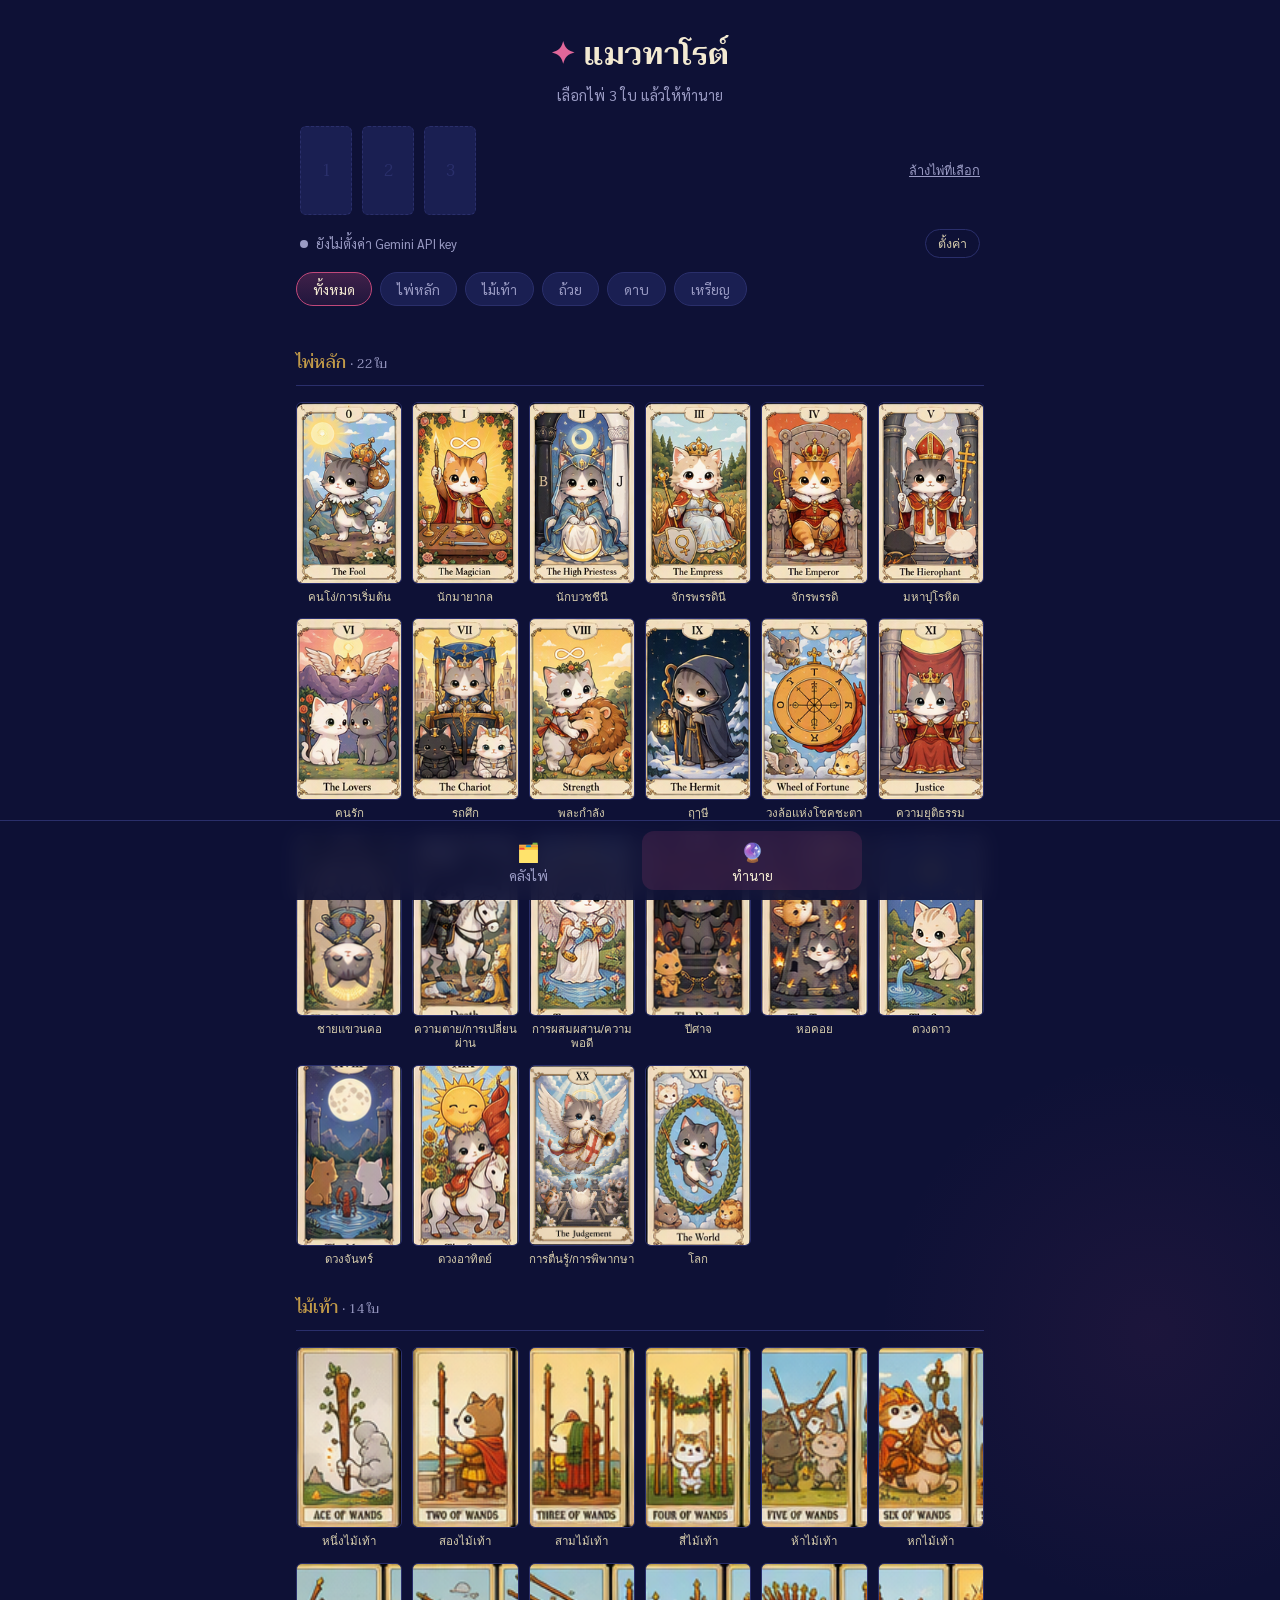
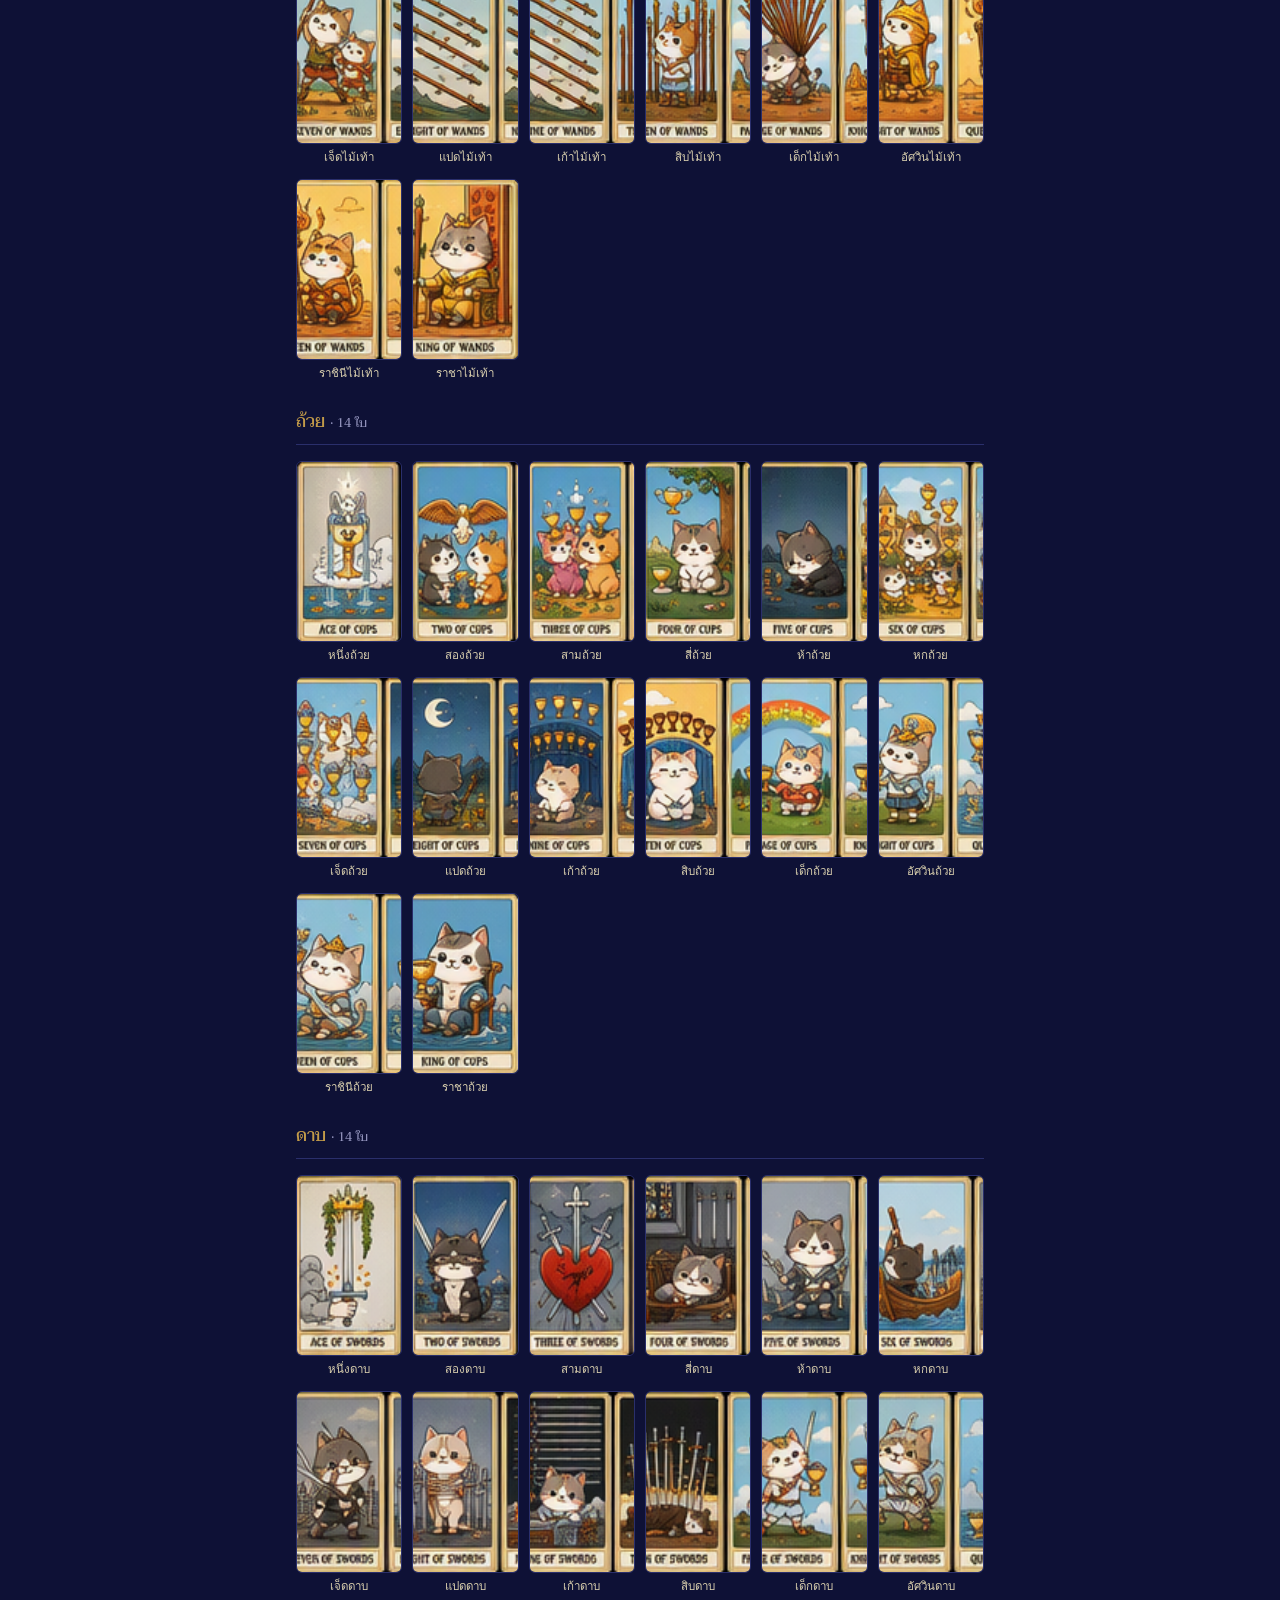
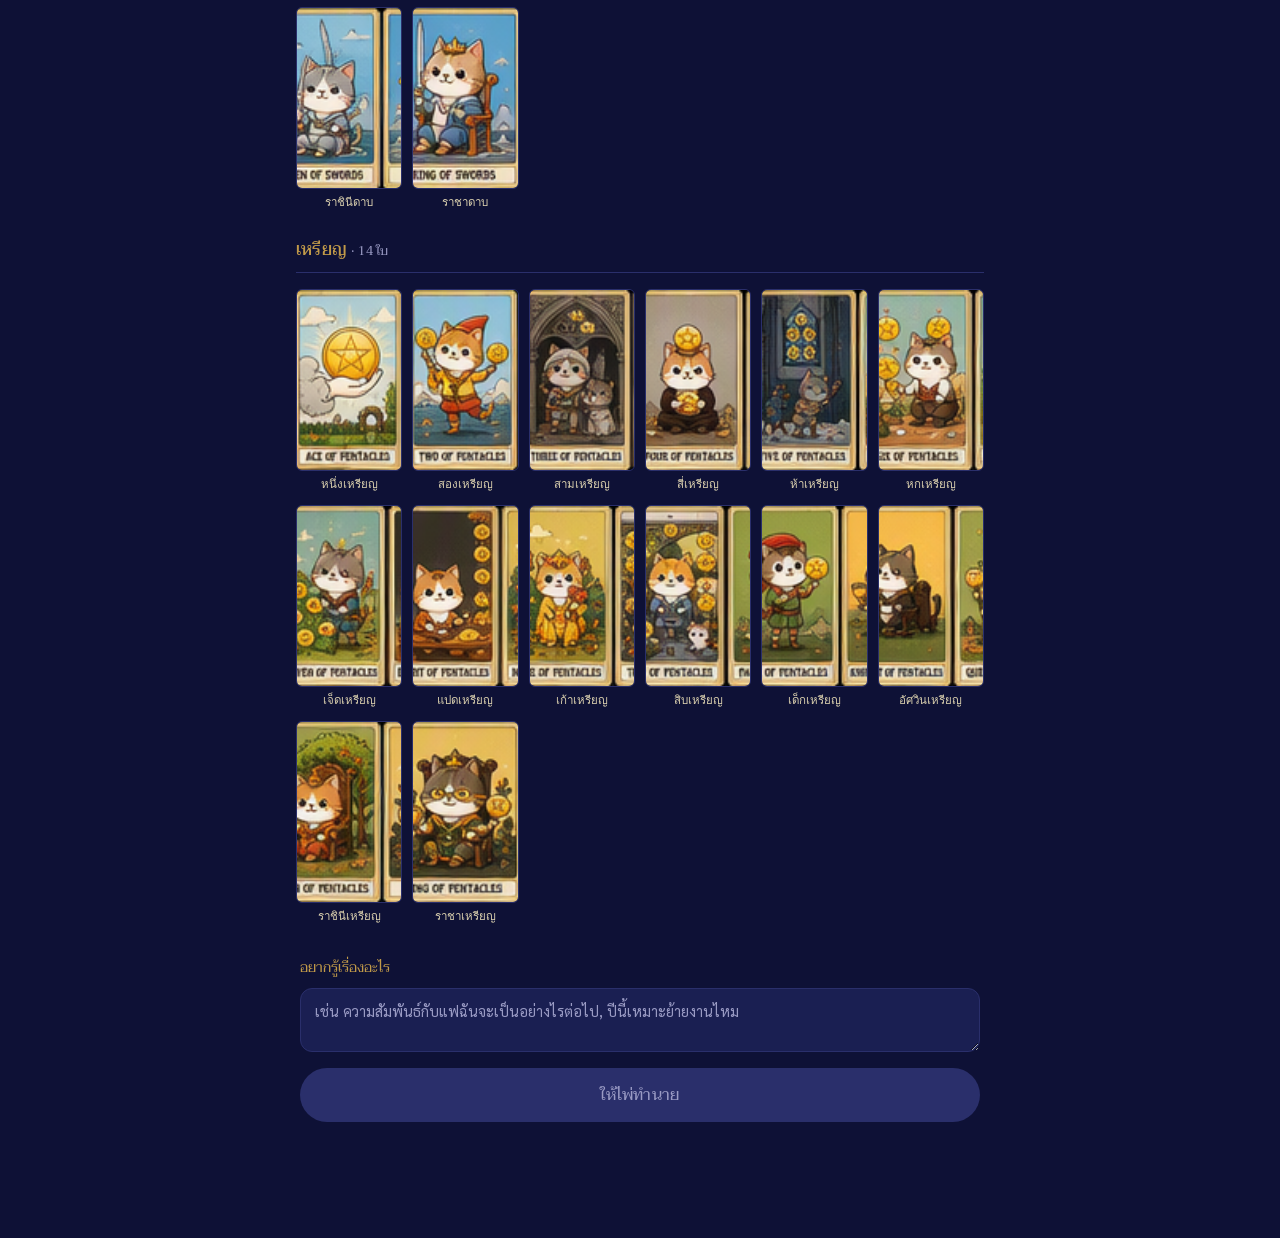
==== reading.html @ b9534f3e "Add files via upload" ====
<!DOCTYPE html>
<html lang="th">
<head>
<meta charset="UTF-8">
<meta name="viewport" content="width=device-width, initial-scale=1, viewport-fit=cover">
<title>แมวทาโรต์ — ทำนาย</title>
<link rel="preconnect" href="https://fonts.googleapis.com">
<link rel="preconnect" href="https://fonts.gstatic.com" crossorigin>
<link href="https://fonts.googleapis.com/css2?family=Taviraj:wght@500;600&family=Sarabun:wght@400;500;600&display=swap" rel="stylesheet">
<link rel="stylesheet" href="css/style.css">
</head>
<body>

<header class="site-header">
  <p class="mark"><span class="paw">✦</span> แมวทาโรต์</p>
  <p class="sub">เลือกไพ่ 3 ใบ แล้วให้ทำนาย</p>
</header>

<div class="tray-wrap">
  <div class="tray" id="tray">
    <div class="tray-slot" data-slot="0"><span class="slot-num">1</span></div>
    <div class="tray-slot" data-slot="1"><span class="slot-num">2</span></div>
    <div class="tray-slot" data-slot="2"><span class="slot-num">3</span></div>
  </div>
  <button class="tray-clear" id="trayClear" type="button">ล้างไพ่ที่เลือก</button>
</div>

<div class="api-status">
  <span class="api-dot" id="apiDot"></span>
  <span id="apiStatusText">ยังไม่ตั้งค่า Gemini API key</span>
  <button class="api-settings-btn" id="apiSettingsBtn" type="button">ตั้งค่า</button>
</div>

<nav class="filter-row" id="filterRow" aria-label="กรองไพ่ตามชุด">
  <button class="chip" data-filter="all" aria-pressed="true">ทั้งหมด</button>
  <button class="chip" data-filter="major" aria-pressed="false">ไพ่หลัก</button>
  <button class="chip" data-filter="wands" aria-pressed="false">ไม้เท้า</button>
  <button class="chip" data-filter="cups" aria-pressed="false">ถ้วย</button>
  <button class="chip" data-filter="swords" aria-pressed="false">ดาบ</button>
  <button class="chip" data-filter="pentacles" aria-pressed="false">เหรียญ</button>
</nav>

<main id="sections"></main>

<section class="ask-block" id="askBlock">
  <label class="ask-label" for="askInput">อยากรู้เรื่องอะไร</label>
  <textarea
    id="askInput"
    class="ask-input"
    rows="2"
    placeholder="เช่น ความสัมพันธ์กับแฟฉันจะเป็นอย่างไรต่อไป, ปีนี้เหมาะย้ายงานไหม"
  ></textarea>
  <button class="ask-btn" id="askBtn" type="button" disabled>ให้ไพ่ทำนาย</button>
</section>

<section class="result-block" id="resultBlock" hidden>
  <hr class="suit-rule">
  <div id="resultContent"></div>
</section>

<div class="detail-overlay" id="apiOverlay">
  <div class="detail-panel" id="apiPanel" role="dialog" aria-modal="true">
    <div class="grabber"></div>
    <button class="detail-close" id="apiClose" aria-label="ปิด">✕</button>
    <h3 class="settings-title">เชื่อม Gemini API</h3>
    <p class="settings-help">
      กรอก API key ของ Google Gemini (มี free tier ให้ใช้) — คีย์นี้จะถูกเก็บไว้ใน<strong>เบราว์เซอร์ของคุณเท่านั้น</strong>
      ไม่ถูกส่งไปที่อื่นและไม่ถูกฝังในโค้ดของเว็บ<br>
      ยังไม่มีคีย์? ขอฟรีได้ที่
      <a href="https://aistudio.google.com/apikey" target="_blank" rel="noopener">aistudio.google.com/apikey</a>
    </p>
    <label class="ask-label" for="apiKeyInput">API key</label>
    <input id="apiKeyInput" class="ask-input" type="password" placeholder="AIza...">

    <label class="ask-label" for="apiModelInput" style="margin-top:14px;">โมเดล</label>
    <input id="apiModelInput" class="ask-input" type="text" placeholder="gemini-2.5-flash">
    <p class="settings-hint">ค่าเริ่มต้น gemini-2.5-flash (ฟรี) — ถ้า Google เปลี่ยนชื่อโมเดลในอนาคต แก้ที่นี่ได้เลยโดยไม่ต้องแก้โค้ด</p>

    <button class="ask-btn" id="apiSaveBtn" type="button">บันทึก</button>
    <button class="api-clear-btn" id="apiClearBtn" type="button">ลบคีย์ที่บันทึกไว้</button>
  </div>
</div>

<nav class="tab-bar" aria-label="เมนูหลัก">
  <a class="tab" href="index.html">
    <span class="icon">🗂️</span>คลังไพ่
  </a>
  <a class="tab active" href="reading.html">
    <span class="icon">🔮</span>ทำนาย
  </a>
</nav>

<script src="js/reading.js"></script>
</body>
</html>
---- css/style.css ----
/* =========================================================
   แมวทาโรต์ — design tokens
   Palette pulled from the card sheets themselves: deep night
   navy, gold card-borders, cream card faces. One accent
   (rose-magenta) carries every interactive moment.
   ========================================================= */
:root {
  --navy-deep:   #0e1136;
  --navy-raised: #1a1f52;
  --navy-line:   #2a2f6b;
  --cream:       #f3ead2;
  --cream-dim:   #d9cfae;
  --gold:        #c19a49;
  --gold-soft:   #8d7639;
  --rose:        #c1487a;
  --rose-bright: #e0679a;
  --text-muted:  #9a9bc4;
  --ink:         #2a2350;

  --font-display: "Taviraj", "Noto Serif Thai", serif;
  --font-body: "Sarabun", "Noto Sans Thai", sans-serif;

  --radius-card: 6px;
  --radius-panel: 20px;
  --max-width: 720px;
}

* { box-sizing: border-box; }

html, body {
  margin: 0;
  padding: 0;
  background: var(--navy-deep);
  color: var(--cream);
  font-family: var(--font-body);
  -webkit-tap-highlight-color: transparent;
}

body {
  min-height: 100vh;
  background-image:
    radial-gradient(ellipse 600px 400px at 50% -10%, rgba(193,154,73,0.10), transparent 60%),
    radial-gradient(ellipse 500px 500px at 90% 30%, rgba(193,72,122,0.08), transparent 55%);
  padding-bottom: 88px; /* clears the fixed tab bar */
}

@media (prefers-reduced-motion: reduce) {
  * { animation-duration: 0.001ms !important; transition-duration: 0.001ms !important; }
}

a { color: inherit; text-decoration: none; }

/* ---------- Header ---------- */
.site-header {
  max-width: var(--max-width);
  margin: 0 auto;
  padding: 28px 20px 18px;
  text-align: center;
}

.site-header .mark {
  font-family: var(--font-display);
  font-size: 1.9rem;
  font-weight: 600;
  letter-spacing: 0.02em;
  color: var(--cream);
  margin: 0;
}

.site-header .mark .paw {
  color: var(--rose-bright);
}

.site-header .sub {
  margin: 6px 0 0;
  font-size: 0.9rem;
  color: var(--text-muted);
}

/* ---------- Filter chips ---------- */
.filter-row {
  max-width: var(--max-width);
  margin: 0 auto;
  padding: 0 16px 6px;
  display: flex;
  gap: 8px;
  overflow-x: auto;
  scrollbar-width: none;
}
.filter-row::-webkit-scrollbar { display: none; }

.chip {
  flex: none;
  font-family: var(--font-body);
  font-size: 0.85rem;
  padding: 7px 16px;
  border-radius: 999px;
  border: 1px solid var(--navy-line);
  background: var(--navy-raised);
  color: var(--text-muted);
  cursor: pointer;
  white-space: nowrap;
  transition: border-color 0.15s ease, color 0.15s ease, background 0.15s ease;
}

.chip[aria-pressed="true"] {
  border-color: var(--rose);
  color: var(--cream);
  background: linear-gradient(180deg, rgba(193,72,122,0.28), rgba(193,72,122,0.10));
}

/* ---------- Card sections ---------- */
main {
  max-width: var(--max-width);
  margin: 0 auto;
  padding: 10px 16px 24px;
}

.suit-section {
  margin-top: 26px;
}

.suit-section h2 {
  font-family: var(--font-display);
  font-weight: 500;
  font-size: 1.05rem;
  color: var(--gold);
  margin: 0 0 2px;
  letter-spacing: 0.01em;
}

.suit-section .suit-count {
  font-size: 0.78rem;
  color: var(--text-muted);
  font-weight: 400;
}

.suit-rule {
  border: none;
  border-top: 1px solid var(--navy-line);
  margin: 8px 0 16px;
}

.card-grid {
  display: grid;
  grid-template-columns: repeat(auto-fill, minmax(78px, 1fr));
  gap: 14px 10px;
}

@media (min-width: 560px) {
  .card-grid { grid-template-columns: repeat(auto-fill, minmax(92px, 1fr)); }
}

.card-tile {
  display: flex;
  flex-direction: column;
  align-items: center;
  gap: 6px;
  background: none;
  border: none;
  padding: 0;
  cursor: pointer;
  color: inherit;
}

.card-tile img {
  width: 100%;
  aspect-ratio: 72 / 123;
  object-fit: cover;
  border-radius: var(--radius-card);
  border: 1px solid var(--navy-line);
  background: var(--navy-raised);
  transition: transform 0.15s ease, border-color 0.15s ease;
}

.card-tile:active img {
  transform: scale(0.96);
  border-color: var(--rose);
}

.card-tile .tile-name {
  font-size: 0.72rem;
  line-height: 1.25;
  text-align: center;
  color: var(--cream-dim);
}

/* ---------- Bottom tab bar ---------- */
.tab-bar {
  position: fixed;
  left: 0;
  right: 0;
  bottom: 0;
  z-index: 40;
  display: flex;
  justify-content: center;
  gap: 4px;
  padding: 10px max(16px, env(safe-area-inset-left)) calc(10px + env(safe-area-inset-bottom));
  background: rgba(14, 17, 54, 0.92);
  backdrop-filter: blur(10px);
  border-top: 1px solid var(--navy-line);
}

.tab-bar .tab {
  flex: 1;
  max-width: 220px;
  text-align: center;
  font-size: 0.85rem;
  padding: 8px 0 6px;
  border-radius: 12px;
  color: var(--text-muted);
}

.tab-bar .tab.active {
  color: var(--cream);
  background: rgba(193, 72, 122, 0.16);
}

.tab-bar .tab .icon {
  display: block;
  font-size: 1.15rem;
  margin-bottom: 2px;
}

/* ---------- Detail panel ---------- */
.detail-overlay {
  position: fixed;
  inset: 0;
  background: rgba(6, 7, 24, 0.6);
  display: flex;
  align-items: flex-end;
  justify-content: center;
  z-index: 50;
  opacity: 0;
  pointer-events: none;
  transition: opacity 0.2s ease;
}

.detail-overlay.open {
  opacity: 1;
  pointer-events: auto;
}

.detail-panel {
  width: 100%;
  max-width: var(--max-width);
  max-height: 86vh;
  overflow-y: auto;
  background: var(--navy-raised);
  border-top: 1px solid var(--navy-line);
  border-radius: 22px 22px 0 0;
  padding: 14px 20px 28px;
  transform: translateY(100%);
  transition: transform 0.28s cubic-bezier(0.2, 0.8, 0.2, 1);
}

.detail-overlay.open .detail-panel {
  transform: translateY(0);
}

.detail-panel .grabber {
  width: 40px;
  height: 4px;
  border-radius: 4px;
  background: var(--navy-line);
  margin: 0 auto 14px;
}

.detail-close {
  position: absolute;
  top: 14px;
  right: 18px;
  background: none;
  border: none;
  color: var(--text-muted);
  font-size: 1.3rem;
  line-height: 1;
  cursor: pointer;
  padding: 4px 8px;
}

.detail-head {
  display: flex;
  gap: 16px;
  align-items: flex-start;
}

.detail-head img {
  width: 108px;
  flex: none;
  border-radius: var(--radius-card);
  border: 1px solid var(--navy-line);
}

.detail-titles { padding-top: 4px; }

.detail-titles .en {
  font-family: var(--font-display);
  font-size: 1.25rem;
  color: var(--cream);
  margin: 0;
}

.detail-titles .th {
  font-size: 0.92rem;
  color: var(--gold);
  margin: 3px 0 0;
}

.detail-titles .tag {
  display: inline-block;
  margin-top: 8px;
  font-size: 0.72rem;
  color: var(--text-muted);
  border: 1px solid var(--navy-line);
  border-radius: 999px;
  padding: 2px 10px;
}

.meaning-list {
  margin-top: 20px;
  display: flex;
  flex-direction: column;
  gap: 14px;
}

.meaning-row {
  display: flex;
  gap: 10px;
  align-items: flex-start;
}

.meaning-row .dot {
  flex: none;
  width: 10px;
  height: 10px;
  border-radius: 50%;
  margin-top: 6px;
}

.dot.good    { background: #7fbf7f; }
.dot.neutral { background: #d8c15a; }
.dot.caution { background: #d9707b; }

.meaning-row .label {
  flex: none;
  width: 64px;
  font-size: 0.82rem;
  color: var(--cream-dim);
  padding-top: 1px;
}

.meaning-row .text {
  font-size: 0.9rem;
  line-height: 1.55;
  color: var(--cream);
}

/* ---------- Selection tray (reading page) ---------- */
.tray-wrap {
  max-width: var(--max-width);
  margin: 0 auto;
  padding: 4px 20px 14px;
  display: flex;
  align-items: center;
  gap: 14px;
}

.tray {
  display: flex;
  gap: 10px;
}

.tray-slot {
  width: 52px;
  height: 89px;
  border-radius: var(--radius-card);
  border: 1.5px dashed var(--navy-line);
  background: var(--navy-raised);
  display: flex;
  align-items: center;
  justify-content: center;
  position: relative;
  overflow: hidden;
  flex: none;
}

.tray-slot .slot-num {
  font-family: var(--font-display);
  font-size: 1rem;
  color: var(--navy-line);
}

.tray-slot.filled {
  border-style: solid;
  border-color: var(--gold);
}

.tray-slot.filled img {
  width: 100%;
  height: 100%;
  object-fit: cover;
}

.tray-slot .slot-remove {
  position: absolute;
  top: 2px;
  right: 2px;
  width: 18px;
  height: 18px;
  border-radius: 50%;
  border: none;
  background: rgba(10, 12, 40, 0.75);
  color: var(--cream);
  font-size: 0.7rem;
  line-height: 1;
  cursor: pointer;
}

.tray-clear {
  margin-left: auto;
  background: none;
  border: none;
  color: var(--text-muted);
  font-size: 0.8rem;
  text-decoration: underline;
  cursor: pointer;
  padding: 0;
  flex: none;
}

/* card tile selection states (reading page) */
.card-tile.selected img {
  border-color: var(--gold);
  box-shadow: 0 0 0 2px rgba(193, 154, 73, 0.35);
}

.card-tile .pick-badge {
  position: absolute;
  top: 4px;
  left: 4px;
  width: 20px;
  height: 20px;
  border-radius: 50%;
  background: var(--rose);
  color: var(--cream);
  font-family: var(--font-display);
  font-size: 0.72rem;
  display: flex;
  align-items: center;
  justify-content: center;
}

.card-tile.tile-disabled {
  opacity: 0.35;
  pointer-events: none;
}

.card-tile { position: relative; }

/* ---------- Ask block ---------- */
.ask-block {
  max-width: var(--max-width);
  margin: 8px auto 0;
  padding: 0 20px 28px;
}

.ask-label {
  display: block;
  font-size: 0.88rem;
  color: var(--gold);
  margin-bottom: 8px;
  font-family: var(--font-display);
}

.ask-input {
  width: 100%;
  resize: vertical;
  min-height: 56px;
  background: var(--navy-raised);
  border: 1px solid var(--navy-line);
  border-radius: 12px;
  color: var(--cream);
  font-family: var(--font-body);
  font-size: 0.92rem;
  padding: 12px 14px;
}

.ask-input:focus {
  outline: none;
  border-color: var(--rose);
}

.ask-input::placeholder { color: var(--text-muted); }

.ask-btn {
  margin-top: 12px;
  width: 100%;
  padding: 13px 0;
  border-radius: 999px;
  border: none;
  font-family: var(--font-display);
  font-size: 1rem;
  letter-spacing: 0.02em;
  color: var(--navy-deep);
  background: linear-gradient(180deg, var(--gold) 0%, var(--gold-soft) 100%);
  cursor: pointer;
  transition: opacity 0.15s ease, transform 0.1s ease;
}

.ask-btn:active { transform: scale(0.98); }

.ask-btn:disabled {
  background: var(--navy-line);
  color: var(--text-muted);
  cursor: not-allowed;
}

/* ---------- Result block ---------- */
.result-block {
  max-width: var(--max-width);
  margin: 0 auto;
  padding: 0 20px 32px;
}

.result-cards {
  display: flex;
  gap: 10px;
  margin-bottom: 16px;
}

.result-cards .rc {
  flex: 1;
  text-align: center;
}

.result-cards img {
  width: 100%;
  border-radius: var(--radius-card);
  border: 1px solid var(--gold);
}

.result-cards .rc-name {
  font-size: 0.7rem;
  color: var(--cream-dim);
  margin-top: 4px;
}

.result-note {
  font-size: 0.88rem;
  line-height: 1.65;
  color: var(--cream);
  background: var(--navy-raised);
  border: 1px solid var(--navy-line);
  border-radius: 14px;
  padding: 16px;
}

.result-note .stub-tag {
  display: inline-block;
  font-size: 0.72rem;
  color: var(--rose-bright);
  border: 1px solid var(--rose);
  border-radius: 999px;
  padding: 2px 10px;
  margin-bottom: 10px;
}

/* ---------- API status + settings ---------- */
.api-status {
  max-width: var(--max-width);
  margin: 0 auto;
  padding: 0 20px 14px;
  display: flex;
  align-items: center;
  gap: 8px;
  font-size: 0.8rem;
  color: var(--text-muted);
}

.api-dot {
  width: 8px;
  height: 8px;
  border-radius: 50%;
  background: var(--text-muted);
  flex: none;
}

.api-dot.ready { background: #7fbf7f; }

.api-settings-btn {
  margin-left: auto;
  background: none;
  border: 1px solid var(--navy-line);
  color: var(--cream-dim);
  font-size: 0.78rem;
  border-radius: 999px;
  padding: 4px 12px;
  cursor: pointer;
}

.settings-title {
  font-family: var(--font-display);
  font-size: 1.15rem;
  color: var(--cream);
  margin: 4px 0 10px;
}

.settings-help {
  font-size: 0.82rem;
  line-height: 1.6;
  color: var(--text-muted);
  margin: 0 0 16px;
}

.settings-help a { color: var(--rose-bright); text-decoration: underline; }

.settings-hint {
  font-size: 0.74rem;
  color: var(--text-muted);
  margin: 6px 0 0;
}

.api-clear-btn {
  display: block;
  margin: 12px auto 0;
  background: none;
  border: none;
  color: var(--text-muted);
  font-size: 0.78rem;
  text-decoration: underline;
  cursor: pointer;
}

/* ---------- Result loading / error ---------- */
.result-note.is-loading { color: var(--text-muted); }

.result-note.is-error {
  border-color: var(--rose);
  color: var(--cream);
}

.result-note .err-title {
  color: var(--rose-bright);
  font-family: var(--font-display);
  font-size: 0.9rem;
  display: block;
  margin-bottom: 6px;
}

.result-note p { margin: 0 0 10px; }
.result-note p:last-child { margin-bottom: 0; }

.result-disclaimer {
  font-size: 0.74rem;
  color: var(--text-muted);
  margin-top: 10px;
}

.loading-row {
  display: flex;
  align-items: center;
  gap: 10px;
}

.spinner {
  width: 16px;
  height: 16px;
  flex: none;
  border: 2px solid var(--navy-line);
  border-top-color: var(--gold);
  border-radius: 50%;
  animation: spin 0.8s linear infinite;
}

@keyframes spin {
  to { transform: rotate(360deg); }
}

@media (prefers-reduced-motion: reduce) {
  .spinner { animation: none; }
}

/* ---------- Placeholder (reading page stub) ---------- */
.placeholder {
  max-width: var(--max-width);
  margin: 60px auto 0;
  padding: 0 24px;
  text-align: center;
  color: var(--text-muted);
}

.placeholder .glyph {
  font-size: 2.4rem;
  margin-bottom: 10px;
}

.placeholder h1 {
  font-family: var(--font-display);
  color: var(--cream);
  font-size: 1.3rem;
  margin: 0 0 8px;
}
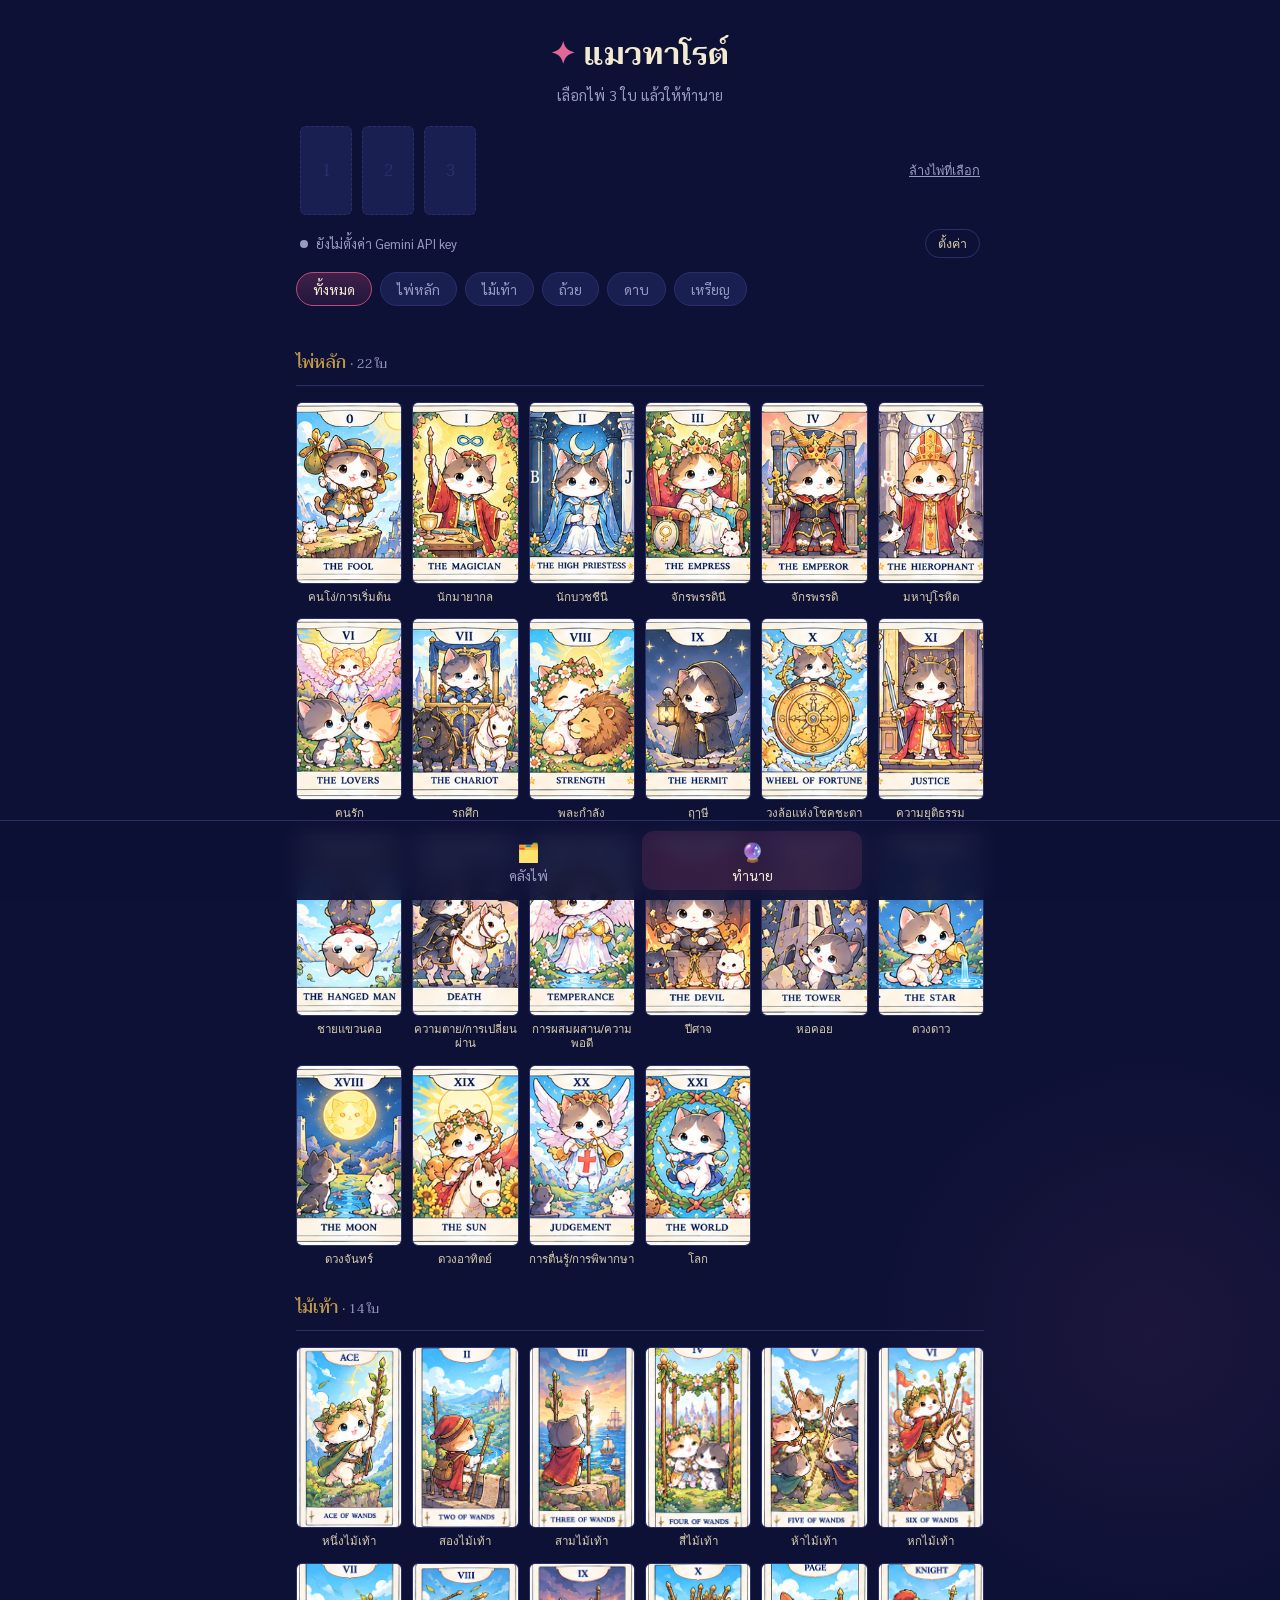
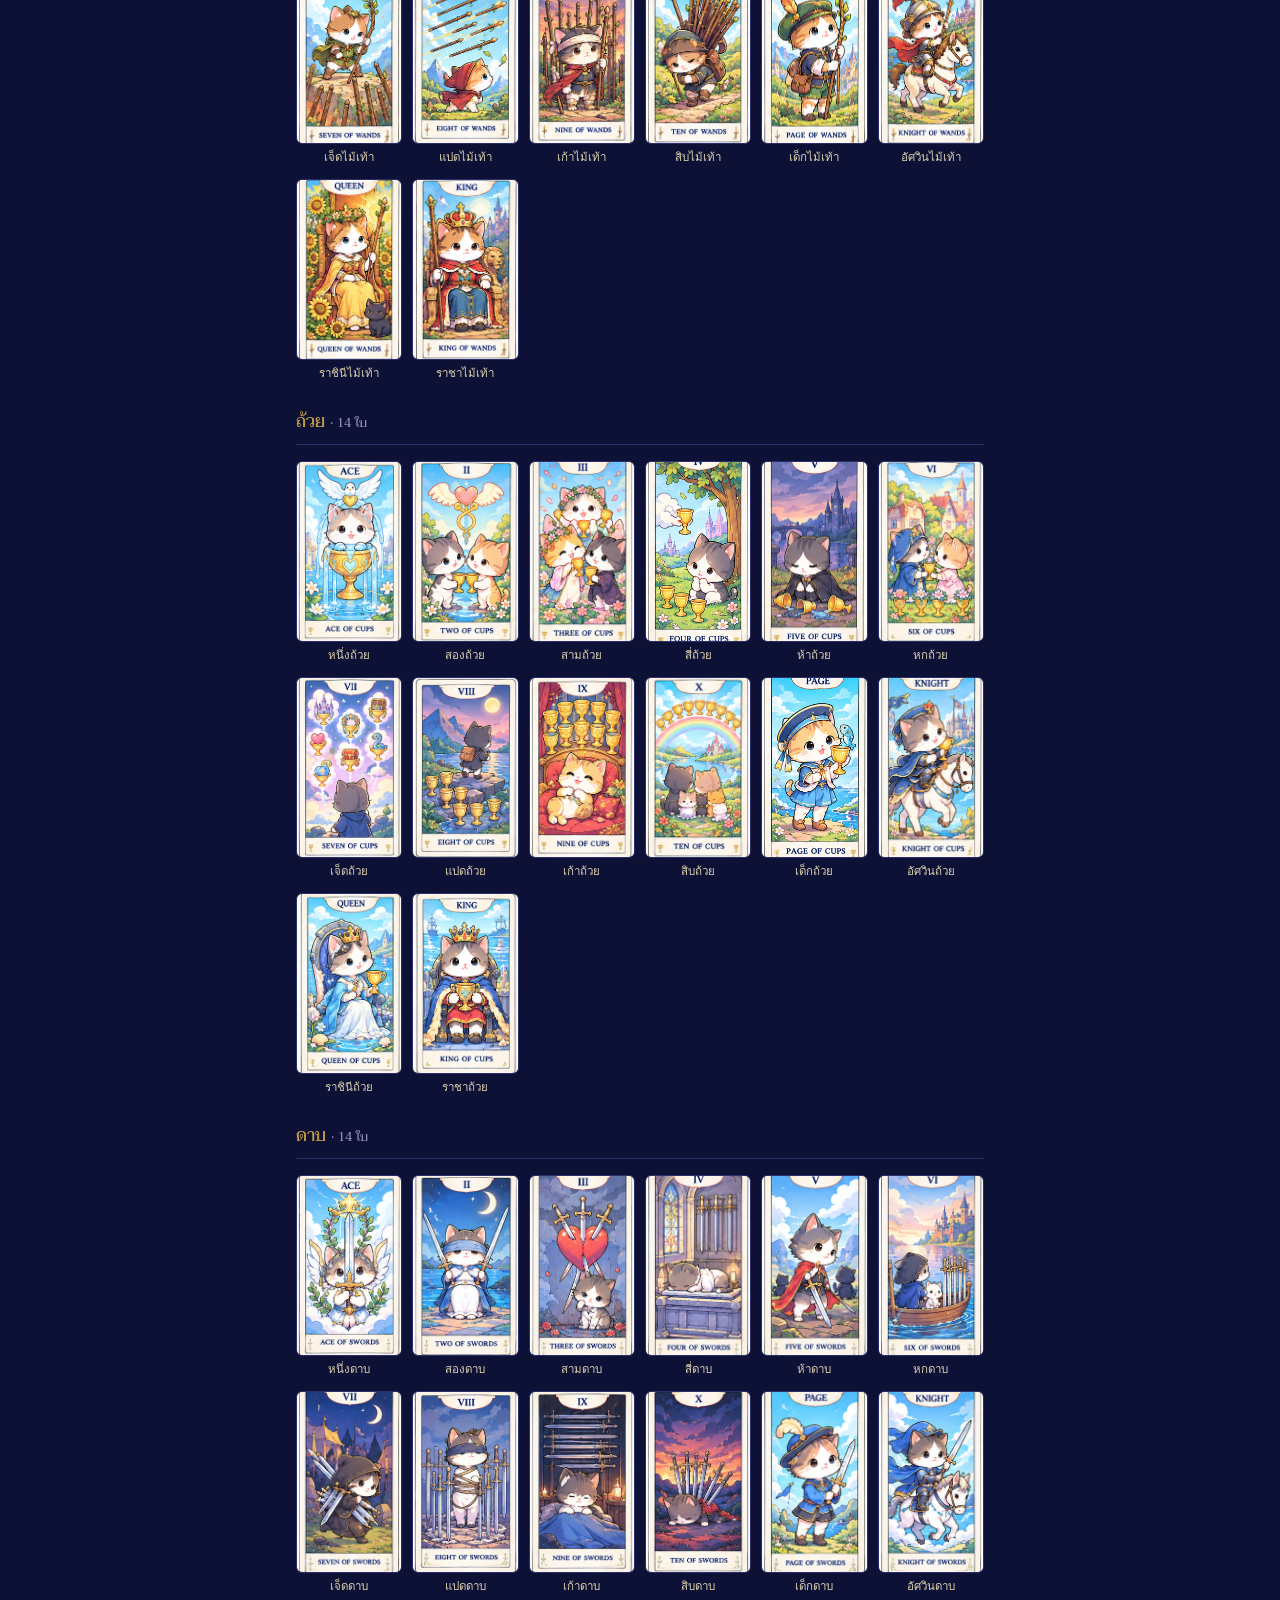
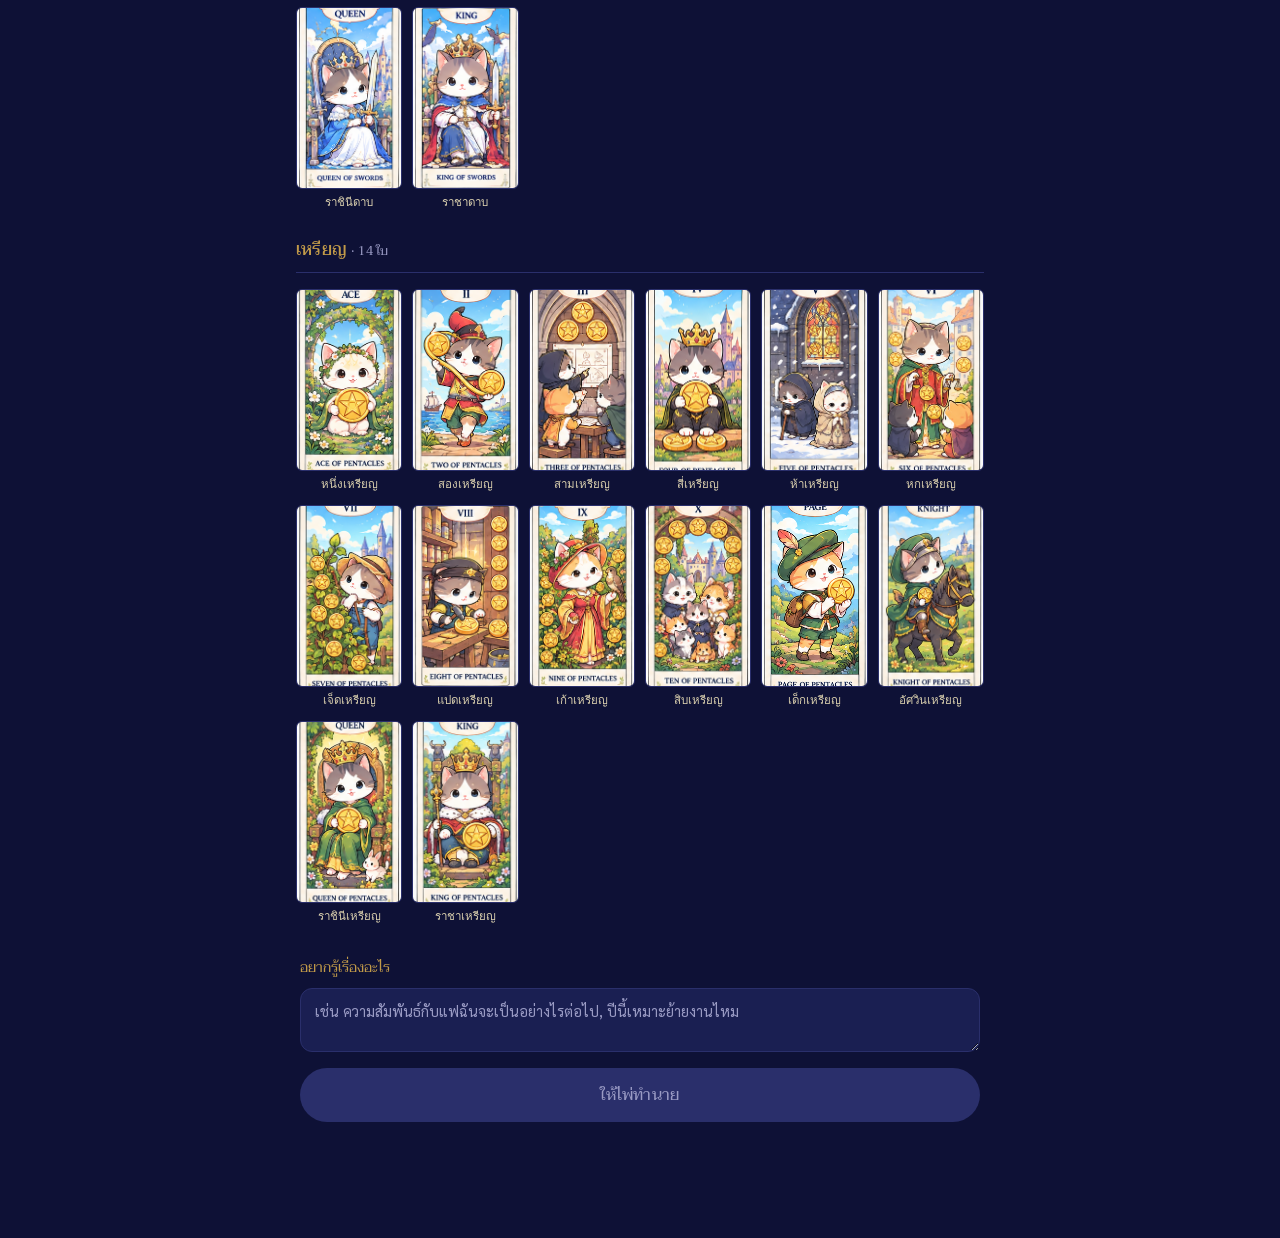
==== commit 1105532c: "Add favicon and preconnect for Google Fonts Added a favicon link and preconnect links for fonts." ====
--- a/reading.html
+++ b/reading.html
@@ -4,6 +4,7 @@
 <meta charset="UTF-8">
 <meta name="viewport" content="width=device-width, initial-scale=1, viewport-fit=cover">
 <title>แมวทาโรต์ — ทำนาย</title>
+  <link rel="icon" href="data:image/svg+xml,<svg xmlns=%22http://www.w3.org/2000/svg%22 viewBox=%220 0 100 100%22><text y=%22.9em%22 font-size=%2290%22>🐱</text></svg>">
 <link rel="preconnect" href="https://fonts.googleapis.com">
 <link rel="preconnect" href="https://fonts.gstatic.com" crossorigin>
 <link href="https://fonts.googleapis.com/css2?family=Taviraj:wght@500;600&family=Sarabun:wght@400;500;600&display=swap" rel="stylesheet">
@@ -73,8 +74,8 @@
     <input id="apiKeyInput" class="ask-input" type="password" placeholder="AIza...">
 
     <label class="ask-label" for="apiModelInput" style="margin-top:14px;">โมเดล</label>
-    <input id="apiModelInput" class="ask-input" type="text" placeholder="gemini-2.5-flash">
-    <p class="settings-hint">ค่าเริ่มต้น gemini-2.5-flash (ฟรี) — ถ้า Google เปลี่ยนชื่อโมเดลในอนาคต แก้ที่นี่ได้เลยโดยไม่ต้องแก้โค้ด</p>
+    <input id="apiModelInput" class="ask-input" type="text" placeholder="gemini-3.6-flash">
+    <p class="settings-hint">ค่าเริ่มต้น gemini-3.6-flash (ฟรี) — ถ้า Google เปลี่ยนชื่อโมเดลในอนาคต แก้ที่นี่ได้เลยโดยไม่ต้องแก้โค้ด</p>
 
     <button class="ask-btn" id="apiSaveBtn" type="button">บันทึก</button>
     <button class="api-clear-btn" id="apiClearBtn" type="button">ลบคีย์ที่บันทึกไว้</button>
